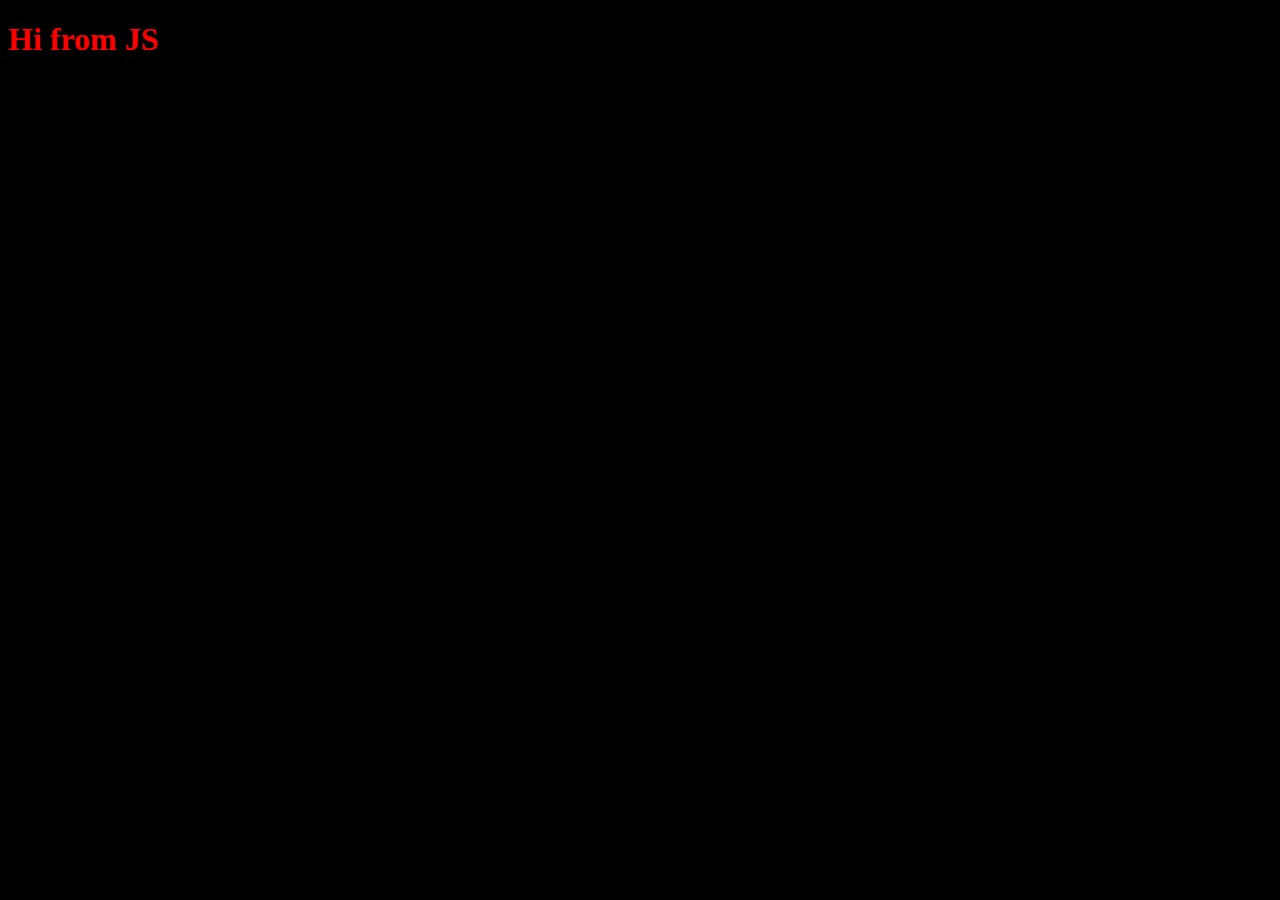
==== index.html @ c41a10a2 "first commit" ====
<!DOCTYPE html>
<html lang="en">
<head>
    <meta charset="UTF-8">
    <title>Something</title>
    <link rel="stylesheet" href="index.css">
</head>
<body>
    <h1 id="title">This work!</h1>
    <script src="index.js"></script>
</body>
</html>
---- index.css ----
body{
    background-color: black;
}

h1 {
    color: white;
}
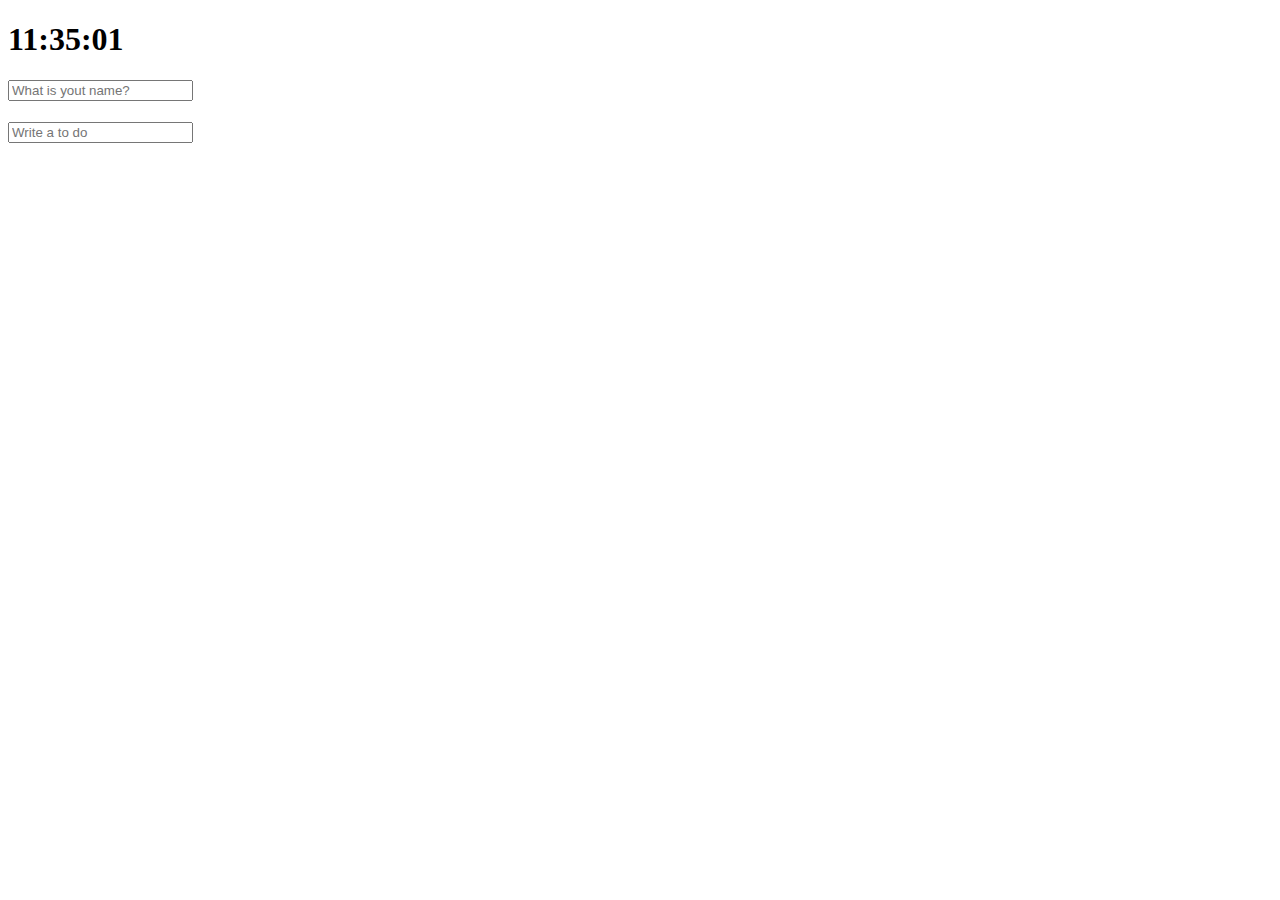
==== commit 9d26c164: "20210420 study : vanilla js DOM, event, localStorage, classList..." ====
--- a/index.html
+++ b/index.html
@@ -6,7 +6,20 @@
     <link rel="stylesheet" href="index.css">
 </head>
 <body>
-    <h1 id="title">This work!</h1>
-    <script src="index.js"></script>
+    <div class="js-clock">
+        <h1>00:00</h1>
+    </div>
+    <form class="js-form form">
+        <input type="text" placeholder="What is yout name?">
+    </form>
+    <h4 class="js-greetings greetings"></h4>
+    <form class="js-toDoForm">
+        <input type="text" placeholder="Write a to do">
+        <ul class="js-toDoList">
+        </ul>
+    </form>
+    <script src="clock.js"></script>
+    <script src="greeting.js"></script>
+    <script src="todo.js"></script>
 </body>
 </html>--- a/index.css
+++ b/index.css
@@ -1,7 +1,15 @@
 body{
-    background-color: black;
+    background-color: white;
 }
 
 h1 {
-    color: white;
+    color: black;
+}
+
+.form {
+    display: none;
+}
+
+.showing {
+    display: block;
 }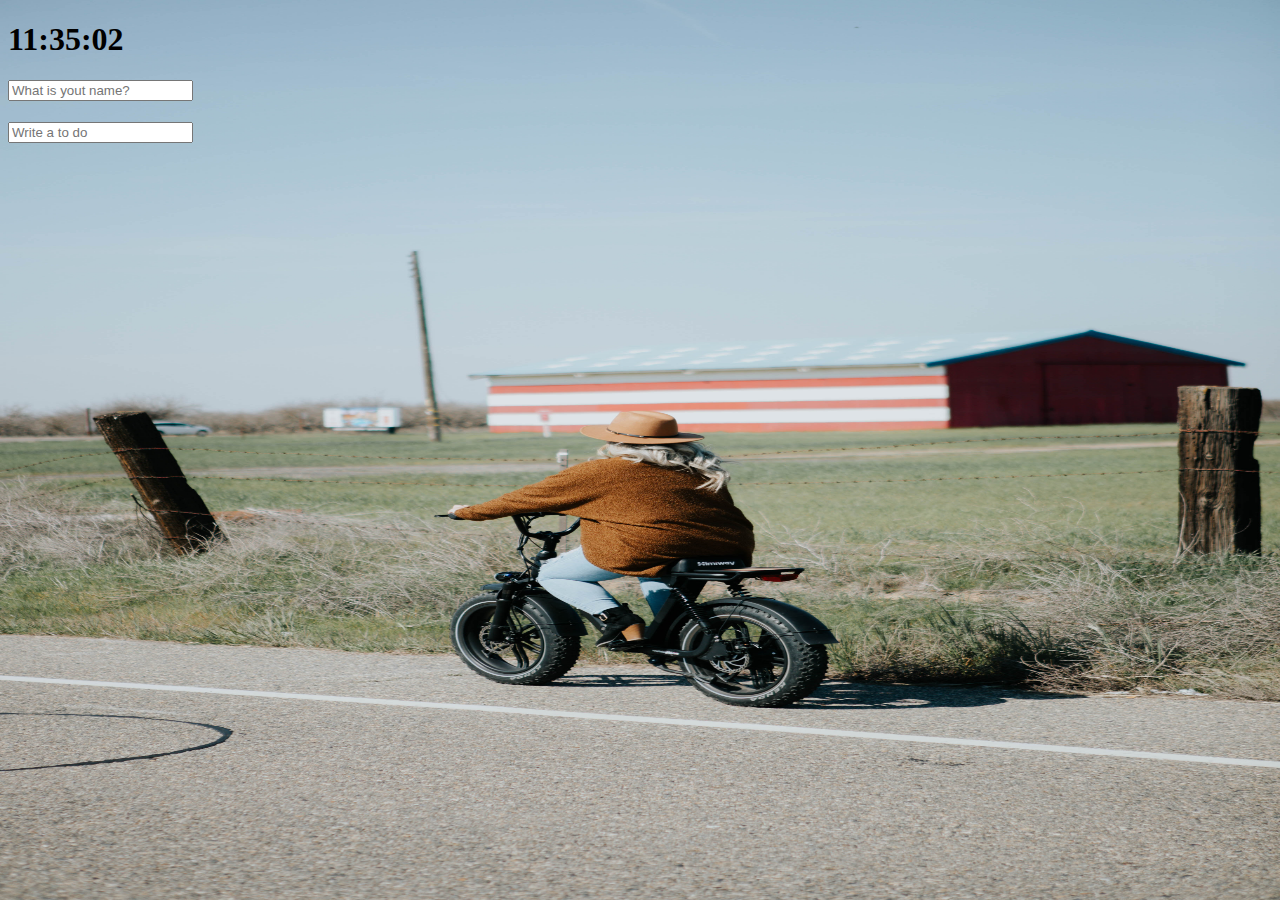
==== commit a4a64aa8: "finish vanilla :)" ====
--- a/index.html
+++ b/index.html
@@ -18,8 +18,12 @@
         <ul class="js-toDoList">
         </ul>
     </form>
+
+    <span class="js-weather"></span>
     <script src="clock.js"></script>
     <script src="greeting.js"></script>
     <script src="todo.js"></script>
+    <script src="bg.js"></script>
+    <script src="weather.js"></script>
 </body>
 </html>--- a/index.css
+++ b/index.css
@@ -12,4 +12,23 @@
 
 .showing {
     display: block;
-}+}
+
+@keyframes fadeIn {
+    from{
+        opacity: 0;
+    } to {
+        opacity: 1;
+          }
+
+}
+
+.bgImage {
+    position: absolute;
+    top: 0px;
+    left: 0px;
+    width: 100%;
+    height: 100%;
+    z-index: -1;
+    animation: fadeIn .5s linear;
+}
